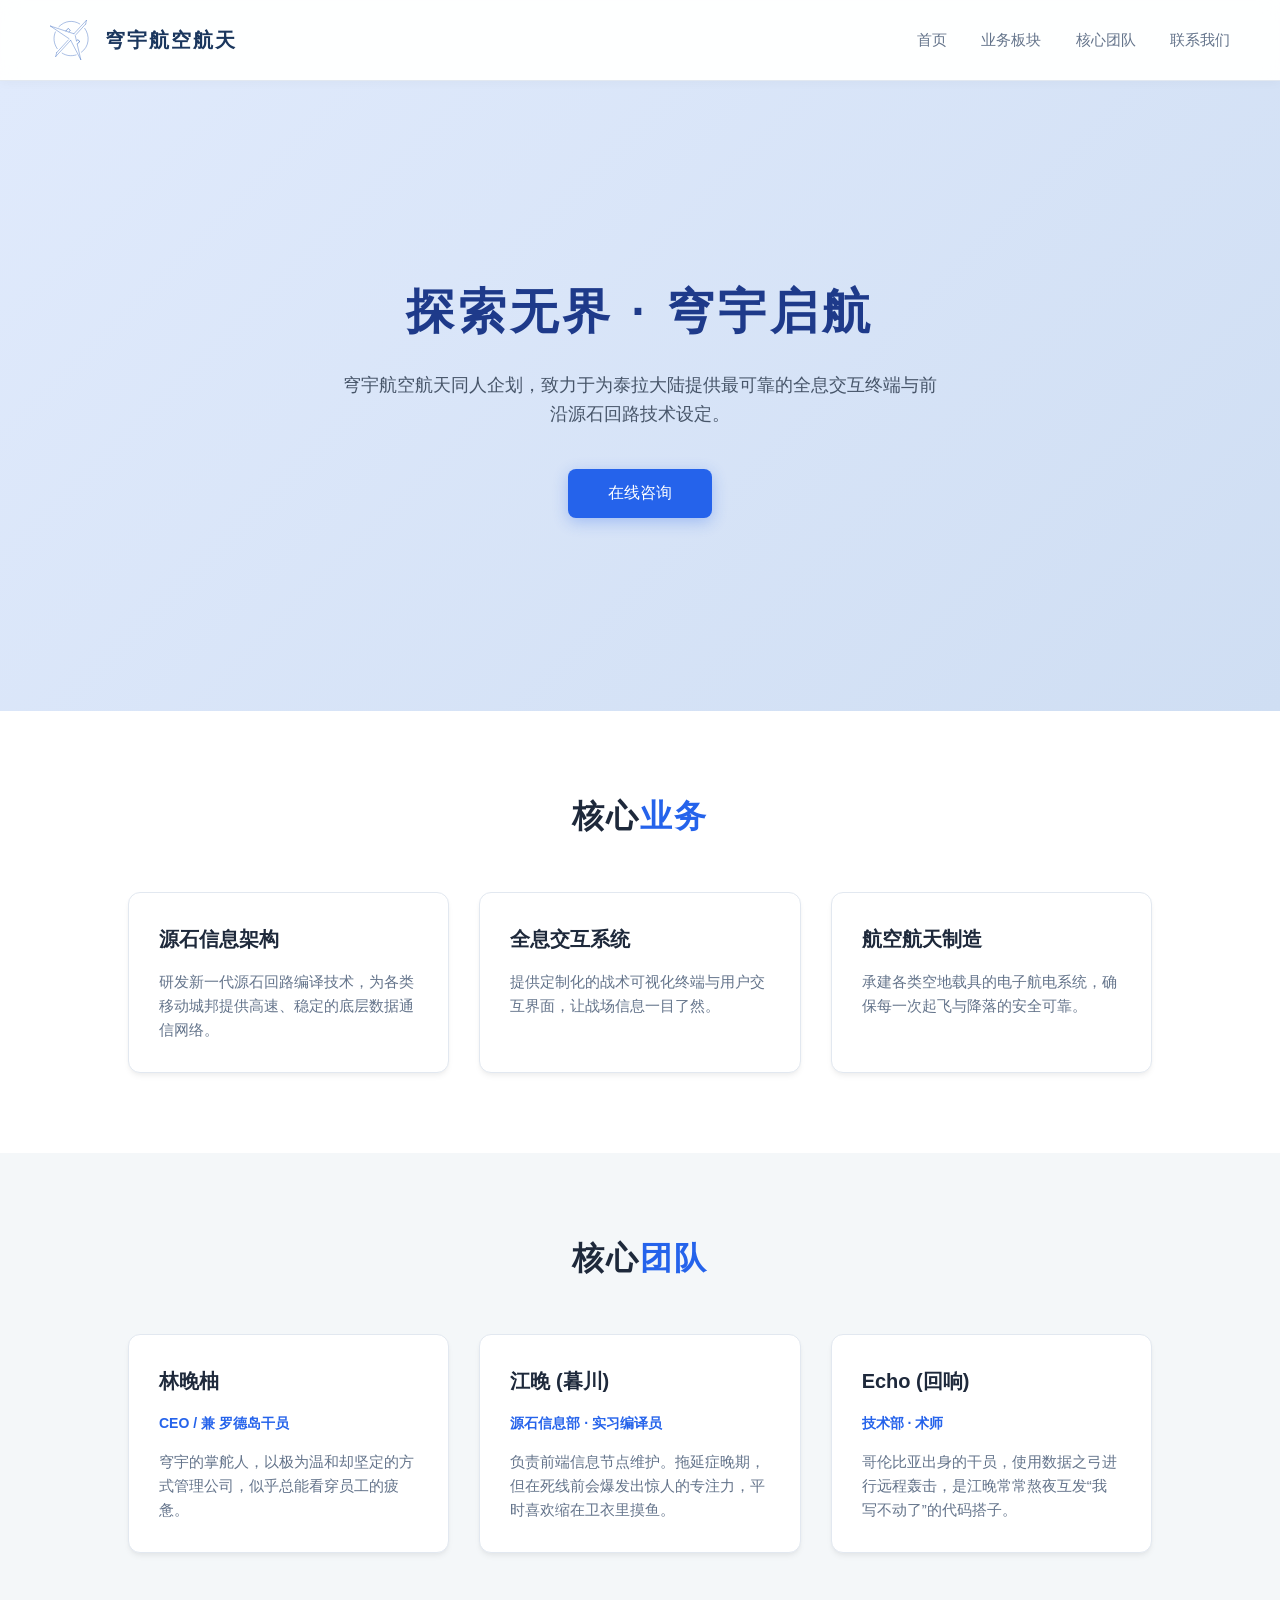
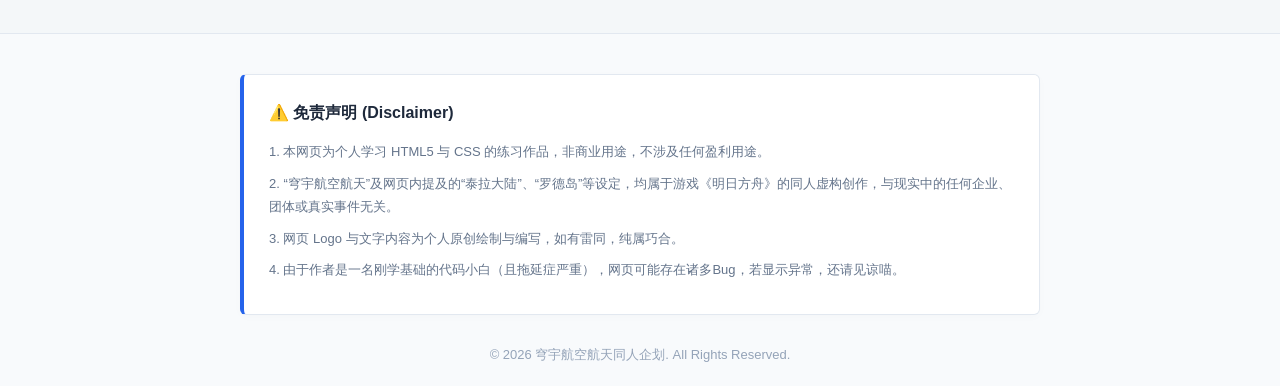
==== index.html @ 5c484712 "Add files via upload" ====
<!DOCTYPE html>
<html lang="zh-CN">
<head>
    <meta charset="UTF-8">
    <meta name="viewport" content="width=device-width, initial-scale=1.0">
    <title>穹宇航空航天同人企划 | 探索无界</title>
    <style>
        /* --- 基础全局样式 --- */
        * { margin: 0; padding: 0; box-sizing: border-box; }
        body {
            font-family: 'Segoe UI', Tahoma, Geneva, Verdana, sans-serif;
            background-color: #f4f7f9; 
            color: #333333;
            line-height: 1.6;
        }
        a { text-decoration: none; color: inherit; }

        /* --- 顶部导航栏 --- */
        header {
            display: flex;
            justify-content: space-between;
            align-items: center;
            padding: 20px 50px;
            background: rgba(255, 255, 255, 0.9);
            position: sticky;
            top: 0;
            backdrop-filter: blur(10px);
            border-bottom: 1px solid #e2e8f0;
            z-index: 1000;
            box-shadow: 0 2px 10px rgba(0,0,0,0.03);
        }
        .nav-logo {
            display: flex;
            align-items: center;
            font-size: 20px;
            font-weight: bold;
            letter-spacing: 2px;
            color: #1a365d;
        }
        .nav-logo img { height: 40px; margin-right: 15px; }
        .nav-links a {
            margin-left: 30px;
            color: #64748b;
            font-size: 15px;
            transition: 0.3s;
        }
        .nav-links a:hover { color: #2563eb; }

        /* --- 主视觉区 --- */
        .hero {
            height: 70vh;
            display: flex;
            flex-direction: column;
            justify-content: center;
            align-items: center;
            text-align: center;
            background: linear-gradient(135deg, #e0eafc 0%, #cfdef3 100%);
            padding: 0 20px;
        }
        .hero h1 {
            font-size: 48px;
            letter-spacing: 4px;
            margin-bottom: 20px;
            color: #1e3a8a; 
        }
        .hero p {
            font-size: 18px;
            color: #475569;
            max-width: 600px;
            margin-bottom: 40px;
        }
        .btn {
            padding: 14px 40px;
            background-color: #2563eb;
            color: #fff;
            border-radius: 8px;
            border: none;
            font-size: 16px;
            cursor: pointer;
            transition: 0.3s;
            box-shadow: 0 4px 15px rgba(37, 99, 235, 0.3);
        }
        .btn:hover {
            background-color: #1d4ed8;
            transform: translateY(-2px);
            box-shadow: 0 6px 20px rgba(37, 99, 235, 0.4);
        }

        /* --- 公用区块样式 --- */
        .section-title {
            text-align: center;
            font-size: 32px;
            margin-bottom: 50px;
            color: #1e293b;
            letter-spacing: 2px;
        }
        .section-title span { color: #2563eb; }
        .section-container {
            padding: 80px 10%;
            background-color: #ffffff;
        }
        .grid-container {
            display: grid;
            grid-template-columns: repeat(auto-fit, minmax(280px, 1fr));
            gap: 30px;
        }

        /* --- 卡片样式 --- */
        .card {
            background: #ffffff;
            padding: 30px;
            border-radius: 12px;
            border: 1px solid #e2e8f0;
            transition: 0.3s;
            box-shadow: 0 4px 6px -1px rgba(0, 0, 0, 0.05), 0 2px 4px -1px rgba(0, 0, 0, 0.03);
        }
        .card:hover {
            transform: translateY(-5px);
            box-shadow: 0 10px 25px rgba(0,0,0,0.1);
            border-color: #bfdbfe;
        }
        .card h3 { color: #1e293b; margin-bottom: 15px; font-size: 20px; }
        .card .role { color: #2563eb; font-size: 14px; margin-bottom: 15px; font-weight: bold; }
        .card p { color: #64748b; font-size: 15px; }

        /* --- 页脚与免责声明 --- */
        footer {
            padding: 40px 20px 20px;
            background-color: #f8fafc;
            text-align: center;
            border-top: 1px solid #e2e8f0;
        }
        .disclaimer-box {
            background: #ffffff;
            border: 1px solid #e2e8f0;
            border-left: 4px solid #2563eb;
            border-radius: 6px;
            padding: 25px;
            max-width: 800px;
            margin: 0 auto 30px;
            text-align: left;
            box-shadow: 0 2px 10px rgba(0,0,0,0.02);
        }
        .disclaimer-box h4 {
            color: #1e293b;
            margin-bottom: 15px;
            font-size: 16px;
        }
        .disclaimer-box p {
            color: #64748b;
            font-size: 13px;
            margin-bottom: 8px;
            line-height: 1.8;
        }
        .copyright {
            color: #94a3b8;
            font-size: 13px;
        }
                /* --- 手机端适配 (Media Queries) --- */
        @media (max-width: 768px) {
            /* 导航栏适配：改为上下排列 */
            header {
                flex-direction: column;
                padding: 15px 20px;
            }
            .nav-logo {
                margin-bottom: 15px;
                font-size: 18px;
            }
            .nav-logo img {
                height: 35px;
            }
            .nav-links a {
                margin: 0 10px;
                font-size: 14px;
            }
            
            /* 主视觉区适配：字体缩小，高度自适应 */
            .hero {
                height: auto;
                padding: 60px 20px;
            }
            .hero h1 {
                font-size: 32px;
                letter-spacing: 2px;
            }
            .hero p {
                font-size: 15px;
            }
            .btn {
                padding: 12px 30px;
                font-size: 15px;
            }
            
            /* 内容区块适配：减小内边距，卡片改为单列 */
            .section-container {
                padding: 40px 20px;
            }
            .section-title {
                font-size: 24px;
                margin-bottom: 30px;
            }
            .grid-container {
                grid-template-columns: 1fr; /* 手机上强制单列显示 */
                gap: 20px;
            }
            .card {
                padding: 20px;
            }
            
            /* 免责声明适配：缩小字号 */
            .disclaimer-box {
                padding: 15px;
                margin-bottom: 20px;
            }
            .disclaimer-box p {
                font-size: 12px;
            }
        }
    </style>
    
</head>
<body>

    <!-- 顶部导航栏 -->
    <header>
        <div class="nav-logo">
            <!-- 这里记得换成你的 PNG 路径 -->
            <img src="Logo 1.svg" alt="穹宇航空航天Logo">
            穹宇航空航天
        </div>
        <nav class="nav-links">
            <a href="#">首页</a>
            <a href="#departments">业务板块</a>
            <a href="#team">核心团队</a>
            <a href="#">联系我们</a>
        </nav>
    </header>

    <!-- 主内容区域 -->
    <main>
        <!-- 主视觉区 -->
        <section class="hero">
            <h1>探索无界 · 穹宇启航</h1>
            <!-- 删除了“股份有限公司” -->
            <p>穹宇航空航天同人企划，致力于为泰拉大陆提供最可靠的全息交互终端与前沿源石回路技术设定。</p>
            <button class="btn" onclick="alert('博士，实习生于江晚正在摸鱼，暂时无法响应...')">在线咨询</button>
        </section>

        <!-- 业务板块 -->
        <section id="departments" class="section-container">
            <h2 class="section-title">核心<span>业务</span></h2>
            <div class="grid-container">
                <article class="card">
                    <h3>源石信息架构</h3>
                    <p>研发新一代源石回路编译技术，为各类移动城邦提供高速、稳定的底层数据通信网络。</p>
                </article>
                <article class="card">
                    <h3>全息交互系统</h3>
                    <p>提供定制化的战术可视化终端与用户交互界面，让战场信息一目了然。</p>
                </article>
                <article class="card">
                    <h3>航空航天制造</h3>
                    <p>承建各类空地载具的电子航电系统，确保每一次起飞与降落的安全可靠。</p>
                </article>
            </div>
        </section>

        <!-- 核心团队 -->
        <section id="team" class="section-container" style="background-color: #f4f7f9;">
            <h2 class="section-title">核心<span>团队</span></h2>
            <div class="grid-container">
                <article class="card">
                    <h3>林晚柚</h3>
                    <div class="role">CEO / 兼 罗德岛干员</div>
                    <p>穹宇的掌舵人，以极为温和却坚定的方式管理公司，似乎总能看穿员工的疲惫。</p>
                </article>
                <article class="card">
                    <h3>江晚 (暮川)</h3>
                    <div class="role">源石信息部 · 实习编译员</div>
                    <p>负责前端信息节点维护。拖延症晚期，但在死线前会爆发出惊人的专注力，平时喜欢缩在卫衣里摸鱼。</p>
                </article>
                <article class="card">
                    <h3>Echo (回响)</h3>
                    <div class="role">技术部 · 术师</div>
                    <p>哥伦比亚出身的干员，使用数据之弓进行远程轰击，是江晚常常熬夜互发“我写不动了”的代码搭子。</p>
                </article>
            </div>
        </section>
    </main>

    <!-- 页脚与免责声明 -->
    <footer>
        <div class="disclaimer-box">
            <h4>&#9888;&#65039; 免责声明 (Disclaimer)</h4>
            <p>1. 本网页为个人学习 HTML5 与 CSS 的练习作品，非商业用途，不涉及任何盈利用途。</p>
            <p>2. “穹宇航空航天”及网页内提及的“泰拉大陆”、“罗德岛”等设定，均属于游戏《明日方舟》的同人虚构创作，与现实中的任何企业、团体或真实事件无关。</p>
            <p>3. 网页 Logo 与文字内容为个人原创绘制与编写，如有雷同，纯属巧合。</p>
            <p>4. 由于作者是一名刚学基础的代码小白（且拖延症严重），网页可能存在诸多Bug，若显示异常，还请见谅喵。</p>
        </div>
        <div class="copyright">
            <!-- 删除了“股份有限公司”，改成了“同人企划” -->
            &copy; 2026 穹宇航空航天同人企划. All Rights Reserved.
        </div>
    </footer>
    
</body>
</html>
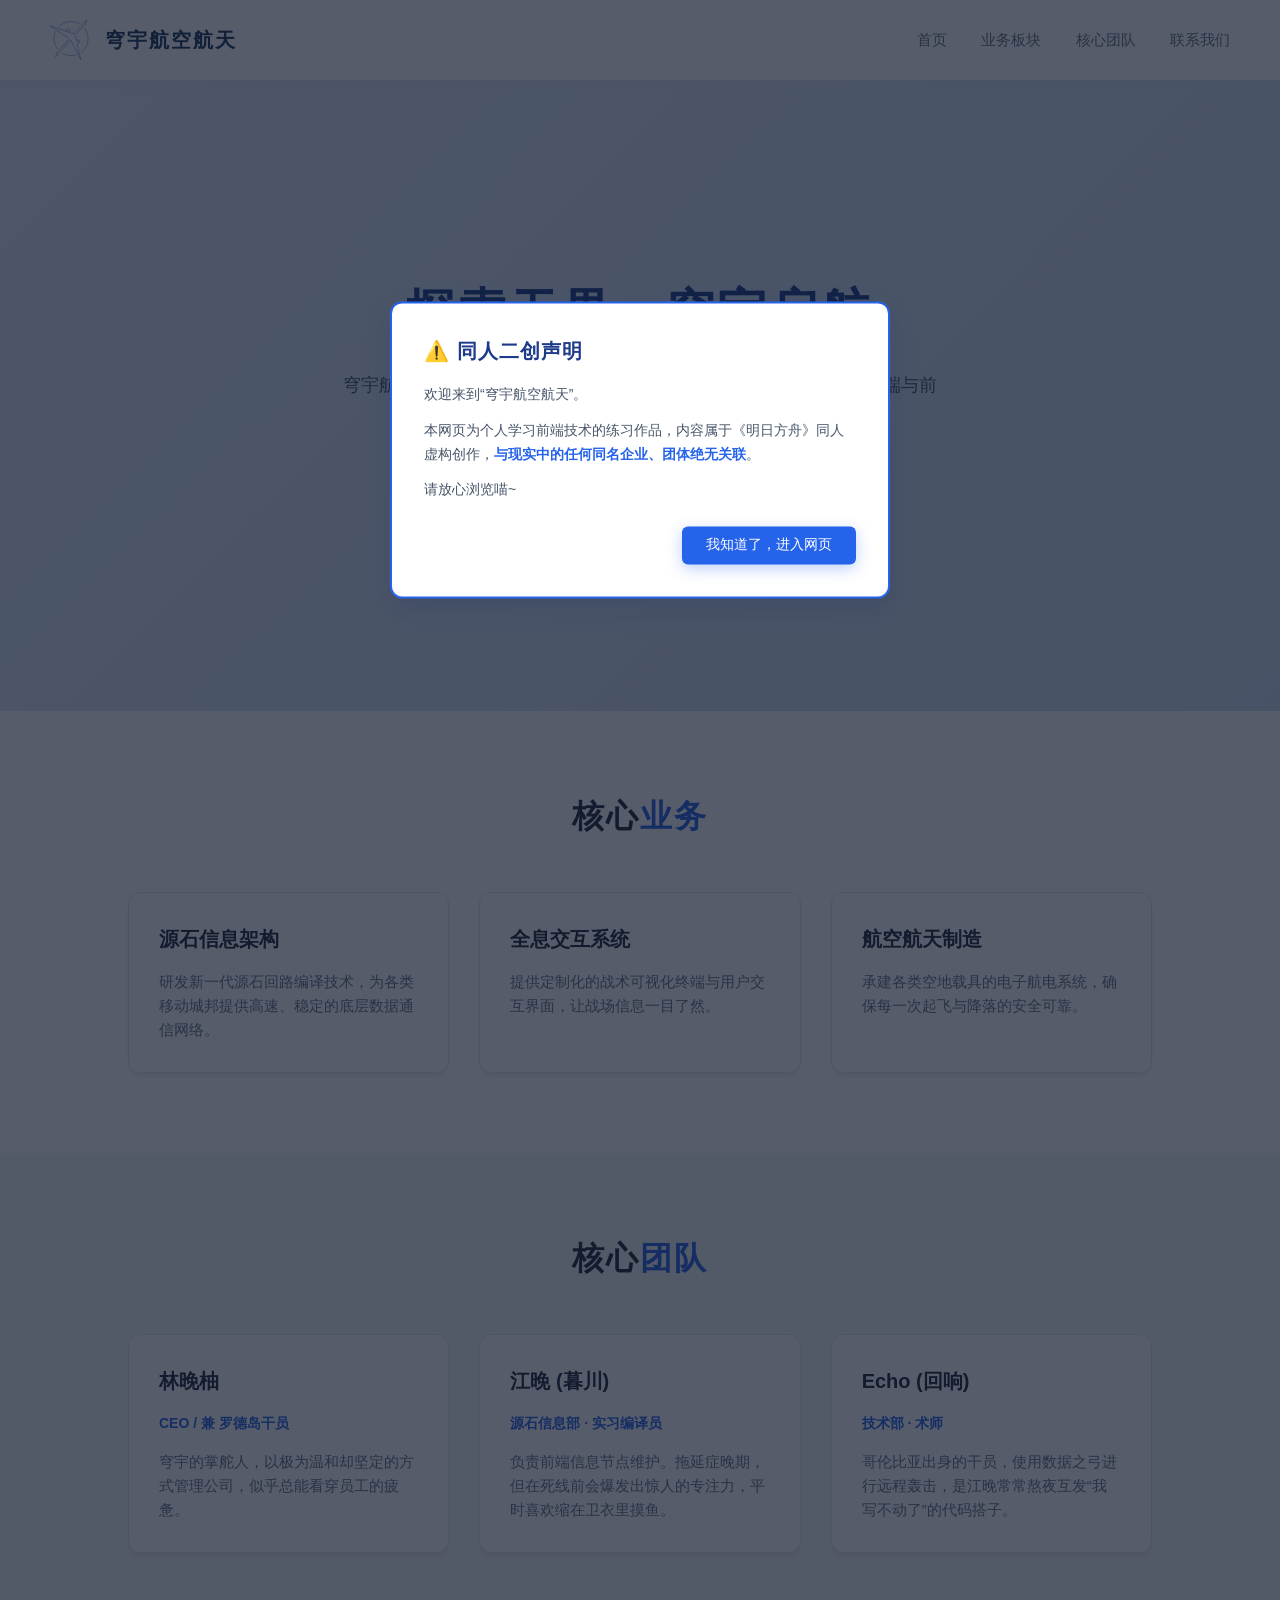
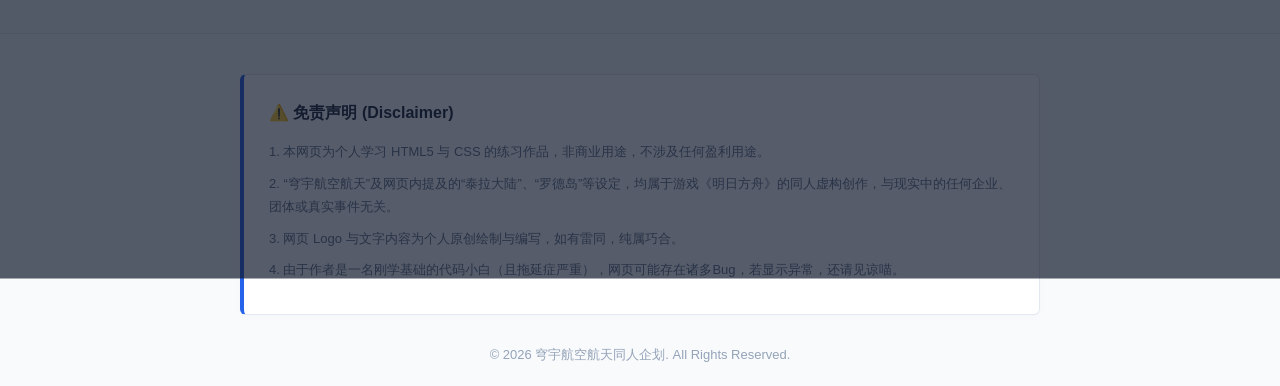
==== commit a811e829: "Add files via upload" ====
--- a/index.html
+++ b/index.html
@@ -4,229 +4,31 @@
     <meta charset="UTF-8">
     <meta name="viewport" content="width=device-width, initial-scale=1.0">
     <title>穹宇航空航天同人企划 | 探索无界</title>
-    <style>
-        /* --- 基础全局样式 --- */
-        * { margin: 0; padding: 0; box-sizing: border-box; }
-        body {
-            font-family: 'Segoe UI', Tahoma, Geneva, Verdana, sans-serif;
-            background-color: #f4f7f9; 
-            color: #333333;
-            line-height: 1.6;
-        }
-        a { text-decoration: none; color: inherit; }
-
-        /* --- 顶部导航栏 --- */
-        header {
-            display: flex;
-            justify-content: space-between;
-            align-items: center;
-            padding: 20px 50px;
-            background: rgba(255, 255, 255, 0.9);
-            position: sticky;
-            top: 0;
-            backdrop-filter: blur(10px);
-            border-bottom: 1px solid #e2e8f0;
-            z-index: 1000;
-            box-shadow: 0 2px 10px rgba(0,0,0,0.03);
-        }
-        .nav-logo {
-            display: flex;
-            align-items: center;
-            font-size: 20px;
-            font-weight: bold;
-            letter-spacing: 2px;
-            color: #1a365d;
-        }
-        .nav-logo img { height: 40px; margin-right: 15px; }
-        .nav-links a {
-            margin-left: 30px;
-            color: #64748b;
-            font-size: 15px;
-            transition: 0.3s;
-        }
-        .nav-links a:hover { color: #2563eb; }
-
-        /* --- 主视觉区 --- */
-        .hero {
-            height: 70vh;
-            display: flex;
-            flex-direction: column;
-            justify-content: center;
-            align-items: center;
-            text-align: center;
-            background: linear-gradient(135deg, #e0eafc 0%, #cfdef3 100%);
-            padding: 0 20px;
-        }
-        .hero h1 {
-            font-size: 48px;
-            letter-spacing: 4px;
-            margin-bottom: 20px;
-            color: #1e3a8a; 
-        }
-        .hero p {
-            font-size: 18px;
-            color: #475569;
-            max-width: 600px;
-            margin-bottom: 40px;
-        }
-        .btn {
-            padding: 14px 40px;
-            background-color: #2563eb;
-            color: #fff;
-            border-radius: 8px;
-            border: none;
-            font-size: 16px;
-            cursor: pointer;
-            transition: 0.3s;
-            box-shadow: 0 4px 15px rgba(37, 99, 235, 0.3);
-        }
-        .btn:hover {
-            background-color: #1d4ed8;
-            transform: translateY(-2px);
-            box-shadow: 0 6px 20px rgba(37, 99, 235, 0.4);
-        }
-
-        /* --- 公用区块样式 --- */
-        .section-title {
-            text-align: center;
-            font-size: 32px;
-            margin-bottom: 50px;
-            color: #1e293b;
-            letter-spacing: 2px;
-        }
-        .section-title span { color: #2563eb; }
-        .section-container {
-            padding: 80px 10%;
-            background-color: #ffffff;
-        }
-        .grid-container {
-            display: grid;
-            grid-template-columns: repeat(auto-fit, minmax(280px, 1fr));
-            gap: 30px;
-        }
-
-        /* --- 卡片样式 --- */
-        .card {
-            background: #ffffff;
-            padding: 30px;
-            border-radius: 12px;
-            border: 1px solid #e2e8f0;
-            transition: 0.3s;
-            box-shadow: 0 4px 6px -1px rgba(0, 0, 0, 0.05), 0 2px 4px -1px rgba(0, 0, 0, 0.03);
-        }
-        .card:hover {
-            transform: translateY(-5px);
-            box-shadow: 0 10px 25px rgba(0,0,0,0.1);
-            border-color: #bfdbfe;
-        }
-        .card h3 { color: #1e293b; margin-bottom: 15px; font-size: 20px; }
-        .card .role { color: #2563eb; font-size: 14px; margin-bottom: 15px; font-weight: bold; }
-        .card p { color: #64748b; font-size: 15px; }
-
-        /* --- 页脚与免责声明 --- */
-        footer {
-            padding: 40px 20px 20px;
-            background-color: #f8fafc;
-            text-align: center;
-            border-top: 1px solid #e2e8f0;
-        }
-        .disclaimer-box {
-            background: #ffffff;
-            border: 1px solid #e2e8f0;
-            border-left: 4px solid #2563eb;
-            border-radius: 6px;
-            padding: 25px;
-            max-width: 800px;
-            margin: 0 auto 30px;
-            text-align: left;
-            box-shadow: 0 2px 10px rgba(0,0,0,0.02);
-        }
-        .disclaimer-box h4 {
-            color: #1e293b;
-            margin-bottom: 15px;
-            font-size: 16px;
-        }
-        .disclaimer-box p {
-            color: #64748b;
-            font-size: 13px;
-            margin-bottom: 8px;
-            line-height: 1.8;
-        }
-        .copyright {
-            color: #94a3b8;
-            font-size: 13px;
-        }
-                /* --- 手机端适配 (Media Queries) --- */
-        @media (max-width: 768px) {
-            /* 导航栏适配：改为上下排列 */
-            header {
-                flex-direction: column;
-                padding: 15px 20px;
-            }
-            .nav-logo {
-                margin-bottom: 15px;
-                font-size: 18px;
-            }
-            .nav-logo img {
-                height: 35px;
-            }
-            .nav-links a {
-                margin: 0 10px;
-                font-size: 14px;
-            }
-            
-            /* 主视觉区适配：字体缩小，高度自适应 */
-            .hero {
-                height: auto;
-                padding: 60px 20px;
-            }
-            .hero h1 {
-                font-size: 32px;
-                letter-spacing: 2px;
-            }
-            .hero p {
-                font-size: 15px;
-            }
-            .btn {
-                padding: 12px 30px;
-                font-size: 15px;
-            }
-            
-            /* 内容区块适配：减小内边距，卡片改为单列 */
-            .section-container {
-                padding: 40px 20px;
-            }
-            .section-title {
-                font-size: 24px;
-                margin-bottom: 30px;
-            }
-            .grid-container {
-                grid-template-columns: 1fr; /* 手机上强制单列显示 */
-                gap: 20px;
-            }
-            .card {
-                padding: 20px;
-            }
-            
-            /* 免责声明适配：缩小字号 */
-            .disclaimer-box {
-                padding: 15px;
-                margin-bottom: 20px;
-            }
-            .disclaimer-box p {
-                font-size: 12px;
-            }
-        }
-    </style>
-    
+    <!-- 引入外部 CSS 文件 -->
+    <link rel="stylesheet" href="css/style.css">
+    <link rel="icon" href="Picture/favicon.ico" type="image/x-icon">
 </head>
 <body>
+
+    <!-- 同人二创声明弹窗 -->
+    <dialog id="welcome-dialog" open>
+        <div class="dialog-content">
+            <h2>⚠️ 同人二创声明</h2>
+            <p>欢迎来到“穹宇航空航天”。</p>
+            <p>本网页为个人学习前端技术的练习作品，内容属于《明日方舟》同人虚构创作，<strong>与现实中的任何同名企业、团体绝无关联</strong>。</p>
+            <p>请放心浏览喵~</p>
+            <!-- form method="dialog" 是原生关闭弹窗的魔法 -->
+            <form method="dialog">
+                <button class="btn dialog-btn">我知道了，进入网页</button>
+            </form>
+        </div>
+    </dialog>
 
     <!-- 顶部导航栏 -->
     <header>
         <div class="nav-logo">
-            <!-- 这里记得换成你的 PNG 路径 -->
-            <img src="Logo 1.svg" alt="穹宇航空航天Logo">
+            <!-- 这里记得确认你的图片路径是否正确哦 -->
+            <img src="Picture/Logo.svg" alt="穹宇航空航天Logo">
             穹宇航空航天
         </div>
         <nav class="nav-links">
@@ -242,7 +44,6 @@
         <!-- 主视觉区 -->
         <section class="hero">
             <h1>探索无界 · 穹宇启航</h1>
-            <!-- 删除了“股份有限公司” -->
             <p>穹宇航空航天同人企划，致力于为泰拉大陆提供最可靠的全息交互终端与前沿源石回路技术设定。</p>
             <button class="btn" onclick="alert('博士，实习生于江晚正在摸鱼，暂时无法响应...')">在线咨询</button>
         </section>
@@ -267,7 +68,7 @@
         </section>
 
         <!-- 核心团队 -->
-        <section id="team" class="section-container" style="background-color: #f4f7f9;">
+        <section id="team" class="section-container bg-gray">
             <h2 class="section-title">核心<span>团队</span></h2>
             <div class="grid-container">
                 <article class="card">
@@ -299,7 +100,6 @@
             <p>4. 由于作者是一名刚学基础的代码小白（且拖延症严重），网页可能存在诸多Bug，若显示异常，还请见谅喵。</p>
         </div>
         <div class="copyright">
-            <!-- 删除了“股份有限公司”，改成了“同人企划” -->
             &copy; 2026 穹宇航空航天同人企划. All Rights Reserved.
         </div>
     </footer>
--- a/css/style.css
+++ b/css/style.css
@@ -0,0 +1,233 @@
+/* --- 基础全局样式 --- */
+* { margin: 0; padding: 0; box-sizing: border-box; }
+body {
+    font-family: 'Segoe UI', Tahoma, Geneva, Verdana, sans-serif;
+    background-color: #f4f7f9; 
+    color: #333333;
+    line-height: 1.6;
+}
+a { text-decoration: none; color: inherit; }
+
+/* --- 顶部导航栏 --- */
+header {
+    display: flex;
+    justify-content: space-between;
+    align-items: center;
+    padding: 20px 50px;
+    background: rgba(255, 255, 255, 0.9);
+    position: sticky;
+    top: 0;
+    backdrop-filter: blur(10px);
+    border-bottom: 1px solid #e2e8f0;
+    z-index: 100; /* 降低 z-index，把最高层让给弹窗 */
+    box-shadow: 0 2px 10px rgba(0,0,0,0.03);
+}
+.nav-logo {
+    display: flex;
+    align-items: center;
+    font-size: 20px;
+    font-weight: bold;
+    letter-spacing: 2px;
+    color: #1a365d;
+}
+.nav-logo img { height: 40px; margin-right: 15px; }
+.nav-links a {
+    margin-left: 30px;
+    color: #64748b;
+    font-size: 15px;
+    transition: 0.3s;
+}
+.nav-links a:hover { color: #2563eb; }
+
+/* --- 主视觉区 --- */
+.hero {
+    height: 70vh;
+    display: flex;
+    flex-direction: column;
+    justify-content: center;
+    align-items: center;
+    text-align: center;
+    background: linear-gradient(135deg, #e0eafc 0%, #cfdef3 100%);
+    padding: 0 20px;
+}
+.hero h1 {
+    font-size: 48px;
+    letter-spacing: 4px;
+    margin-bottom: 20px;
+    color: #1e3a8a; 
+}
+.hero p {
+    font-size: 18px;
+    color: #475569;
+    max-width: 600px;
+    margin-bottom: 40px;
+}
+.btn {
+    padding: 14px 40px;
+    background-color: #2563eb;
+    color: #fff;
+    border-radius: 8px;
+    border: none;
+    font-size: 16px;
+    cursor: pointer;
+    transition: 0.3s;
+    box-shadow: 0 4px 15px rgba(37, 99, 235, 0.3);
+}
+.btn:hover {
+    background-color: #1d4ed8;
+    transform: translateY(-2px);
+    box-shadow: 0 6px 20px rgba(37, 99, 235, 0.4);
+}
+
+/* --- 公用区块样式 --- */
+.section-title {
+    text-align: center;
+    font-size: 32px;
+    margin-bottom: 50px;
+    color: #1e293b;
+    letter-spacing: 2px;
+}
+.section-title span { color: #2563eb; }
+.section-container {
+    padding: 80px 10%;
+    background-color: #ffffff;
+}
+.bg-gray {
+    background-color: #f4f7f9; /* 抽离了内联样式 */
+}
+.grid-container {
+    display: grid;
+    grid-template-columns: repeat(auto-fit, minmax(280px, 1fr));
+    gap: 30px;
+}
+
+/* --- 卡片样式 --- */
+.card {
+    background: #ffffff;
+    padding: 30px;
+    border-radius: 12px;
+    border: 1px solid #e2e8f0;
+    transition: 0.3s;
+    box-shadow: 0 4px 6px -1px rgba(0, 0, 0, 0.05), 0 2px 4px -1px rgba(0, 0, 0, 0.03);
+}
+.card:hover {
+    transform: translateY(-5px);
+    box-shadow: 0 10px 25px rgba(0,0,0,0.1);
+    border-color: #bfdbfe;
+}
+.card h3 { color: #1e293b; margin-bottom: 15px; font-size: 20px; }
+.card .role { color: #2563eb; font-size: 14px; margin-bottom: 15px; font-weight: bold; }
+.card p { color: #64748b; font-size: 15px; }
+
+/* --- 页脚与免责声明 --- */
+footer {
+    padding: 40px 20px 20px;
+    background-color: #f8fafc;
+    text-align: center;
+    border-top: 1px solid #e2e8f0;
+}
+.disclaimer-box {
+    background: #ffffff;
+    border: 1px solid #e2e8f0;
+    border-left: 4px solid #2563eb;
+    border-radius: 6px;
+    padding: 25px;
+    max-width: 800px;
+    margin: 0 auto 30px;
+    text-align: left;
+    box-shadow: 0 2px 10px rgba(0,0,0,0.02);
+}
+.disclaimer-box h4 {
+    color: #1e293b;
+    margin-bottom: 15px;
+    font-size: 16px;
+}
+.disclaimer-box p {
+    color: #64748b;
+    font-size: 13px;
+    margin-bottom: 8px;
+    line-height: 1.8;
+}
+.copyright {
+    color: #94a3b8;
+    font-size: 13px;
+}
+
+/* =========================================
+   🌟 核心魔法：弹窗专属样式 (纯 CSS 遮罩)
+========================================= */
+dialog {
+    /* 核心：强制脱离文档流，完美居中 */
+    position: fixed;
+    top: 50%;
+    left: 50%;
+    transform: translate(-50%, -50%);
+    z-index: 9999;
+    
+    /* 弹窗自身外观（适配浅色主题） */
+    padding: 32px;
+    border: 2px solid #2563eb; /* 主题蓝边框 */
+    border-radius: 12px;
+    background-color: #ffffff;
+    color: #333333;
+    width: 90%;
+    max-width: 500px;
+    /* 💡 阴影魔法：用 100vmax 的黑色半透明阴影铺满全屏，替代出错的 backdrop！ */
+    box-shadow: 0 0 0 100vmax rgba(15, 23, 42, 0.7), 
+                0 10px 30px rgba(37, 99, 235, 0.2);
+}
+
+.dialog-content h2 {
+    color: #1e3a8a;
+    margin-bottom: 16px;
+    letter-spacing: 1px;
+    font-size: 20px;
+}
+
+.dialog-content p {
+    margin-bottom: 12px;
+    font-size: 14px;
+    color: #475569;
+    line-height: 1.7;
+}
+
+.dialog-content strong {
+    color: #2563eb;
+}
+
+.dialog-content form {
+    margin-top: 24px;
+    text-align: right;
+}
+
+.dialog-btn {
+    padding: 10px 24px;
+    font-size: 14px;
+    border-radius: 6px;
+}
+
+
+/* --- 手机端适配 (Media Queries) --- */
+@media (max-width: 768px) {
+    header { flex-direction: column; padding: 15px 20px; }
+    .nav-logo { margin-bottom: 15px; font-size: 18px; }
+    .nav-logo img { height: 35px; }
+    .nav-links a { margin: 0 10px; font-size: 14px; }
+    
+    .hero { height: auto; padding: 60px 20px; }
+    .hero h1 { font-size: 32px; letter-spacing: 2px; }
+    .hero p { font-size: 15px; }
+    .btn { padding: 12px 30px; font-size: 15px; }
+    
+    .section-container { padding: 40px 20px; }
+    .section-title { font-size: 24px; margin-bottom: 30px; }
+    .grid-container { grid-template-columns: 1fr; gap: 20px; }
+    .card { padding: 20px; }
+    
+    .disclaimer-box { padding: 15px; margin-bottom: 20px; }
+    .disclaimer-box p { font-size: 12px; }
+
+    /* 手机端弹窗适配 */
+    dialog { padding: 24px; width: 92%; }
+    .dialog-content h2 { font-size: 18px; }
+}
